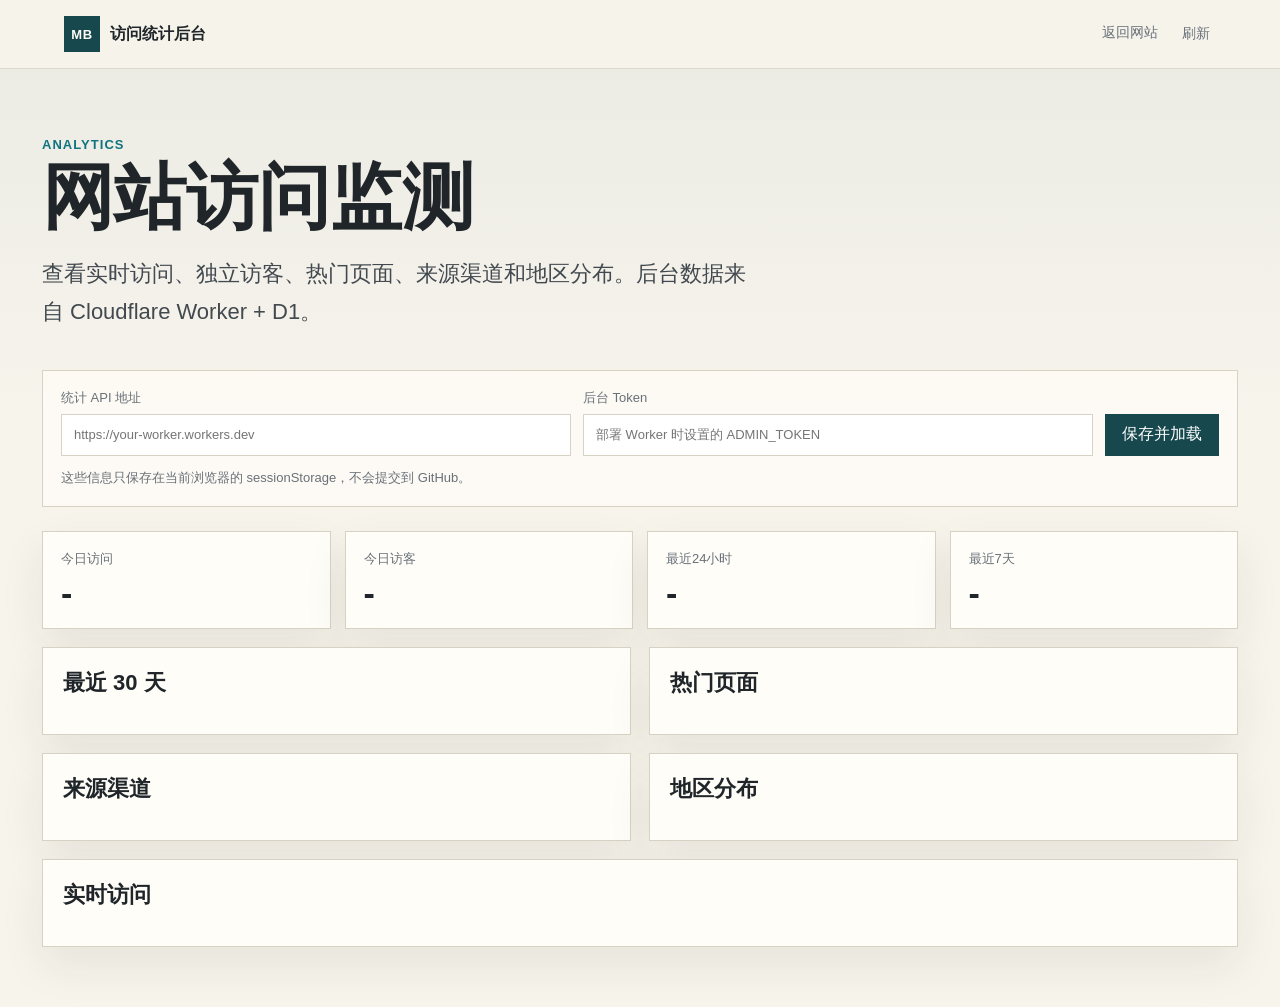
==== admin.html @ 23ba5c7a "Add analytics dashboard and Worker backend" ====
<!doctype html>
<html lang="zh-CN">
  <head>
    <meta charset="utf-8">
    <meta name="viewport" content="width=device-width, initial-scale=1">
    <title>访问统计后台｜晨间科技财经简报</title>
    <meta name="robots" content="noindex">
    <link rel="stylesheet" href="styles.css">
    <link rel="stylesheet" href="admin.css">
  </head>
  <body>
    <header class="site-header">
      <a class="brand" href="./">
        <span class="brand-mark">MB</span>
        <span>访问统计后台</span>
      </a>
      <nav class="nav" aria-label="页面导航">
        <a href="./">返回网站</a>
        <button class="nav-button" id="refresh" type="button">刷新</button>
      </nav>
    </header>

    <main class="admin-main">
      <section class="admin-hero">
        <p class="eyebrow">Analytics</p>
        <h1>网站访问监测</h1>
        <p class="hero-copy">查看实时访问、独立访客、热门页面、来源渠道和地区分布。后台数据来自 Cloudflare Worker + D1。</p>
      </section>

      <section class="admin-setup" id="setup">
        <label>
          统计 API 地址
          <input id="api-base" type="url" placeholder="https://your-worker.workers.dev">
        </label>
        <label>
          后台 Token
          <input id="admin-token" type="password" placeholder="部署 Worker 时设置的 ADMIN_TOKEN">
        </label>
        <button class="primary-button" id="save-config" type="button">保存并加载</button>
        <p id="setup-note">这些信息只保存在当前浏览器的 sessionStorage，不会提交到 GitHub。</p>
      </section>

      <section class="metric-grid" id="metrics" aria-live="polite">
        <article class="metric"><span>今日访问</span><strong id="views-today">-</strong></article>
        <article class="metric"><span>今日访客</span><strong id="visitors-today">-</strong></article>
        <article class="metric"><span>最近24小时</span><strong id="views-24h">-</strong></article>
        <article class="metric"><span>最近7天</span><strong id="views-7d">-</strong></article>
      </section>

      <section class="admin-grid">
        <article class="admin-panel">
          <h2>最近 30 天</h2>
          <div class="bar-chart" id="daily-chart"></div>
        </article>
        <article class="admin-panel">
          <h2>热门页面</h2>
          <div class="table-list" id="top-pages"></div>
        </article>
        <article class="admin-panel">
          <h2>来源渠道</h2>
          <div class="table-list" id="top-referrers"></div>
        </article>
        <article class="admin-panel">
          <h2>地区分布</h2>
          <div class="table-list" id="top-countries"></div>
        </article>
        <article class="admin-panel wide">
          <h2>实时访问</h2>
          <div class="table-list recent-list" id="recent"></div>
        </article>
      </section>
    </main>

    <script src="analytics-config.js?v=20260612-analytics"></script>
    <script src="admin.js?v=20260612-analytics"></script>
  </body>
</html>
---- styles.css ----
:root {
  color-scheme: light;
  --bg: #f7f4ec;
  --paper: #fffdf8;
  --ink: #1f2529;
  --muted: #687078;
  --soft: #e8e1d2;
  --line: #d8d2c5;
  --teal: #16484e;
  --teal-2: #0f7480;
  --gold: #dcae55;
  --red: #b8503e;
  --shadow: 0 18px 45px rgba(36, 32, 24, 0.08);
}

* {
  box-sizing: border-box;
}

html {
  scroll-behavior: smooth;
}

body {
  margin: 0;
  background:
    linear-gradient(180deg, rgba(22, 72, 78, 0.06), transparent 420px),
    var(--bg);
  color: var(--ink);
  font-family: -apple-system, BlinkMacSystemFont, "PingFang SC", "Hiragino Sans GB", "Microsoft YaHei", sans-serif;
  letter-spacing: 0;
}

a {
  color: inherit;
}

p,
h1,
h2,
h3,
h4 {
  margin: 0;
}

.site-header {
  position: sticky;
  top: 0;
  z-index: 10;
  display: flex;
  align-items: center;
  justify-content: space-between;
  gap: 20px;
  padding: 16px clamp(18px, 5vw, 72px);
  border-bottom: 1px solid rgba(216, 210, 197, 0.8);
  background: rgba(247, 244, 236, 0.92);
  backdrop-filter: blur(16px);
}

.brand {
  display: inline-flex;
  align-items: center;
  gap: 10px;
  font-weight: 800;
  text-decoration: none;
}

.brand-mark {
  display: inline-flex;
  align-items: center;
  justify-content: center;
  width: 36px;
  height: 36px;
  background: var(--teal);
  color: #fffdf8;
  font-size: 13px;
  letter-spacing: 0.04em;
}

.nav {
  display: flex;
  gap: 18px;
  color: var(--muted);
  font-size: 14px;
}

.nav a {
  text-decoration: none;
}

main {
  width: min(1180px, 100%);
  margin: 0 auto;
  padding: 42px clamp(16px, 4vw, 42px) 60px;
}

.hero {
  max-width: 850px;
  padding: 26px 0 34px;
}

.eyebrow {
  margin-bottom: 10px;
  color: var(--teal-2);
  font-size: 13px;
  font-weight: 800;
  letter-spacing: 0.08em;
  text-transform: uppercase;
}

h1 {
  font-size: clamp(42px, 8vw, 82px);
  line-height: 0.98;
  font-weight: 850;
}

.hero-copy {
  max-width: 720px;
  margin-top: 22px;
  color: #42494f;
  font-size: clamp(17px, 2vw, 22px);
  line-height: 1.75;
}

.hero-meta {
  display: flex;
  flex-wrap: wrap;
  gap: 10px;
  margin-top: 24px;
}

.hero-meta span {
  padding: 8px 11px;
  border: 1px solid var(--line);
  background: rgba(255, 253, 248, 0.7);
  color: var(--muted);
  font-size: 13px;
}

.archive-section,
.method {
  margin-top: 28px;
}

.section-head {
  display: flex;
  align-items: flex-end;
  justify-content: space-between;
  gap: 24px;
  margin-bottom: 18px;
  padding-top: 12px;
  border-top: 1px solid var(--line);
}

.section-head h2,
.method h2 {
  font-size: clamp(26px, 4vw, 40px);
}

.section-head p {
  max-width: 360px;
  color: var(--muted);
  line-height: 1.6;
  text-align: right;
}

.digest-grid {
  display: grid;
  grid-template-columns: 1fr;
  gap: 18px;
}

.digest-card {
  width: 100%;
  border: 1px solid var(--line);
  background: var(--paper);
  color: var(--ink);
  box-shadow: none;
  transition: transform 160ms ease, border-color 160ms ease, box-shadow 160ms ease;
}

.digest-card:hover,
.digest-card:focus-within,
.digest-card.open {
  border-color: var(--teal-2);
  box-shadow: var(--shadow);
}

.card-summary-button {
  display: grid;
  gap: 12px;
  width: 100%;
  min-height: 248px;
  padding: 22px;
  border: 0;
  background: transparent;
  color: inherit;
  text-align: left;
  font: inherit;
  cursor: pointer;
}

.card-summary-button:focus-visible {
  outline: 2px solid var(--teal-2);
  outline-offset: -6px;
}

.card-kicker {
  width: max-content;
  padding: 5px 8px;
  background: var(--teal);
  color: #fffdf8;
  font-size: 12px;
  font-weight: 800;
}

.card-date {
  font-size: clamp(26px, 4vw, 40px);
  font-weight: 850;
}

.card-summary {
  color: var(--muted);
  font-size: 15px;
  line-height: 1.65;
}

.card-lines {
  display: grid;
  gap: 10px;
  margin-top: 4px;
}

.card-lines span {
  display: grid;
  grid-template-columns: 34px 1fr;
  gap: 8px;
  color: #2b3136;
  font-size: 16px;
  line-height: 1.55;
}

.card-lines b {
  color: var(--red);
  font-size: 13px;
  letter-spacing: 0.04em;
}

.card-footer {
  display: flex;
  justify-content: space-between;
  gap: 12px;
  margin-top: auto;
  padding-top: 14px;
  border-top: 1px solid var(--soft);
  color: var(--muted);
  font-size: 13px;
}

.expanded {
  border-top: 1px solid var(--line);
  background: rgba(255, 253, 248, 0.72);
}

.expanded-grid {
  display: grid;
  grid-template-columns: minmax(0, 1fr) 360px;
  gap: 22px;
  padding: 24px;
}

.expanded-news,
.expanded-side {
  display: grid;
  gap: 18px;
  align-content: start;
}

.expanded h3 {
  margin-bottom: 16px;
  font-size: 20px;
}

.news-list {
  display: grid;
  gap: 18px;
}

.news-item {
  display: grid;
  grid-template-columns: 44px 1fr;
  gap: 14px;
  padding-top: 18px;
  border-top: 1px solid var(--soft);
}

.news-item:first-child {
  padding-top: 0;
  border-top: 0;
}

.news-num {
  color: var(--red);
  font-weight: 850;
}

.news-item h4 {
  margin-bottom: 8px;
  font-size: 22px;
  line-height: 1.35;
}

.news-item p {
  color: #343b41;
  font-size: 15px;
  line-height: 1.75;
}

.news-item .meta {
  color: var(--muted);
  font-size: 14px;
}

.focus-list {
  margin: 0;
  padding-left: 22px;
  line-height: 1.7;
}

.focus-list li::marker {
  color: var(--red);
  font-weight: 850;
}

.source-list {
  display: flex;
  flex-wrap: wrap;
  gap: 10px;
}

.source-list a {
  max-width: 100%;
  padding: 8px 10px;
  border: 1px solid rgba(22, 72, 78, 0.18);
  background: rgba(22, 72, 78, 0.035);
  color: var(--teal);
  opacity: 0.62;
  font-size: 13px;
  line-height: 1.35;
  text-decoration: none;
  overflow-wrap: anywhere;
}

.source-list a:hover,
.source-list a:focus-visible {
  opacity: 1;
  outline: 0;
  border-color: rgba(15, 116, 128, 0.55);
}

.focus-panel,
.sources-panel {
  border: 1px solid var(--line);
  background: rgba(255, 255, 255, 0.68);
  padding: 18px;
}

.copy-button {
  width: 100%;
  min-height: 42px;
  border: 1px solid var(--line);
  background: #fff;
  color: var(--teal);
  font: inherit;
  cursor: pointer;
}

.method {
  max-width: 760px;
  padding-top: 28px;
  border-top: 1px solid var(--line);
}

.method p:last-child {
  margin-top: 12px;
  color: var(--muted);
  font-size: 16px;
  line-height: 1.8;
}

.footer {
  display: flex;
  justify-content: center;
  gap: 18px;
  padding: 26px;
  border-top: 1px solid var(--line);
  color: var(--muted);
  font-size: 13px;
}

@media (max-width: 960px) {
  .expanded-grid {
    grid-template-columns: 1fr;
  }
}

@media (max-width: 680px) {
  .site-header,
  .section-head,
  .footer {
    align-items: flex-start;
    flex-direction: column;
  }

  main {
    padding-top: 28px;
  }

  .section-head p {
    text-align: left;
  }

  .expanded-grid {
    padding: 16px;
  }

  .news-item {
    grid-template-columns: 1fr;
  }
}
---- admin.css ----
.nav-button {
  border: 0;
  background: transparent;
  color: var(--muted);
  font: inherit;
  cursor: pointer;
}

.admin-main {
  width: min(1280px, 100%);
}

.admin-hero {
  max-width: 900px;
  padding: 26px 0 28px;
}

.admin-hero h1 {
  font-size: clamp(40px, 7vw, 72px);
}

.admin-setup {
  display: grid;
  grid-template-columns: minmax(220px, 1fr) minmax(220px, 1fr) auto;
  gap: 12px;
  align-items: end;
  margin: 10px 0 24px;
  padding: 18px;
  border: 1px solid var(--line);
  background: rgba(255, 253, 248, 0.78);
}

.admin-setup label {
  display: grid;
  gap: 7px;
  color: var(--muted);
  font-size: 13px;
}

.admin-setup input {
  min-height: 42px;
  border: 1px solid var(--line);
  background: #fff;
  color: var(--ink);
  font: inherit;
  padding: 0 12px;
}

.primary-button {
  min-height: 42px;
  border: 1px solid var(--teal);
  background: var(--teal);
  color: #fff;
  font: inherit;
  padding: 0 16px;
  cursor: pointer;
}

#setup-note {
  grid-column: 1 / -1;
  color: var(--muted);
  font-size: 13px;
  line-height: 1.6;
}

.metric-grid {
  display: grid;
  grid-template-columns: repeat(4, minmax(0, 1fr));
  gap: 14px;
  margin-bottom: 18px;
}

.metric,
.admin-panel {
  border: 1px solid var(--line);
  background: var(--paper);
  box-shadow: var(--shadow);
}

.metric {
  display: grid;
  gap: 8px;
  padding: 18px;
}

.metric span {
  color: var(--muted);
  font-size: 13px;
}

.metric strong {
  font-size: 34px;
  line-height: 1;
}

.admin-grid {
  display: grid;
  grid-template-columns: repeat(2, minmax(0, 1fr));
  gap: 18px;
}

.admin-panel {
  padding: 20px;
}

.admin-panel.wide {
  grid-column: 1 / -1;
}

.admin-panel h2 {
  margin-bottom: 16px;
  font-size: 22px;
}

.bar-chart {
  display: grid;
  gap: 8px;
}

.bar-row {
  display: grid;
  grid-template-columns: 92px minmax(0, 1fr) 56px;
  gap: 10px;
  align-items: center;
  color: var(--muted);
  font-size: 13px;
}

.bar-track {
  height: 10px;
  background: var(--soft);
}

.bar-fill {
  height: 100%;
  min-width: 2px;
  background: var(--teal-2);
}

.table-list {
  display: grid;
  gap: 10px;
}

.table-row {
  display: grid;
  grid-template-columns: minmax(0, 1fr) auto;
  gap: 12px;
  padding-bottom: 10px;
  border-bottom: 1px solid var(--soft);
  color: var(--muted);
  font-size: 14px;
}

.table-row:last-child {
  border-bottom: 0;
  padding-bottom: 0;
}

.table-row b {
  color: var(--ink);
  overflow-wrap: anywhere;
}

.recent-list .table-row {
  grid-template-columns: 150px minmax(0, 1fr) 120px 70px;
}

@media (max-width: 900px) {
  .admin-setup,
  .metric-grid,
  .admin-grid {
    grid-template-columns: 1fr;
  }

  .admin-panel.wide {
    grid-column: auto;
  }

  .recent-list .table-row {
    grid-template-columns: 1fr;
  }
}
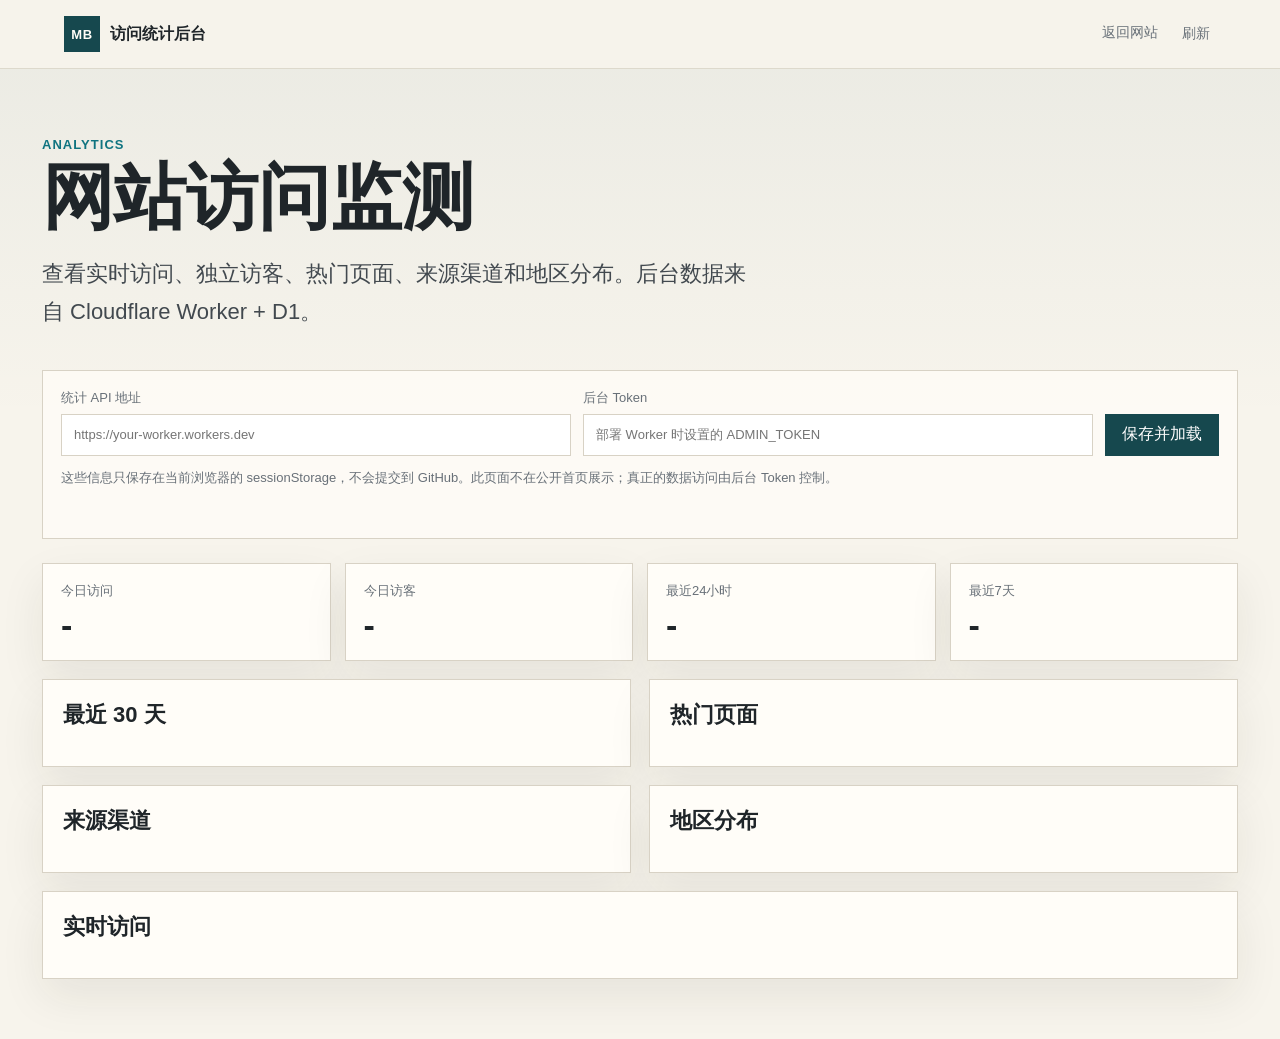
==== commit 1712e440: "Keep operations analytics private" ====
--- a/admin.html
+++ b/admin.html
@@ -37,7 +37,8 @@
           <input id="admin-token" type="password" placeholder="部署 Worker 时设置的 ADMIN_TOKEN">
         </label>
         <button class="primary-button" id="save-config" type="button">保存并加载</button>
-        <p id="setup-note">这些信息只保存在当前浏览器的 sessionStorage，不会提交到 GitHub。</p>
+        <p id="setup-note">这些信息只保存在当前浏览器的 sessionStorage，不会提交到 GitHub。此页面不在公开首页展示；真正的数据访问由后台 Token 控制。</p>
+        <p class="admin-status" id="admin-status" role="status" aria-live="polite"></p>
       </section>
 
       <section class="metric-grid" id="metrics" aria-live="polite">
--- a/styles.css
+++ b/styles.css
@@ -402,6 +402,7 @@
   .expanded-grid {
     grid-template-columns: 1fr;
   }
+
 }
 
 @media (max-width: 680px) {
@@ -427,4 +428,5 @@
   .news-item {
     grid-template-columns: 1fr;
   }
-}
+
+}
--- a/admin.css
+++ b/admin.css
@@ -58,9 +58,23 @@
 
 #setup-note {
   grid-column: 1 / -1;
+  margin: 0;
   color: var(--muted);
   font-size: 13px;
   line-height: 1.6;
+}
+
+.admin-status {
+  grid-column: 1 / -1;
+  min-height: 20px;
+  margin: 0;
+  color: var(--teal);
+  font-size: 13px;
+  line-height: 1.6;
+}
+
+.admin-status.error {
+  color: var(--red);
 }
 
 .metric-grid {
